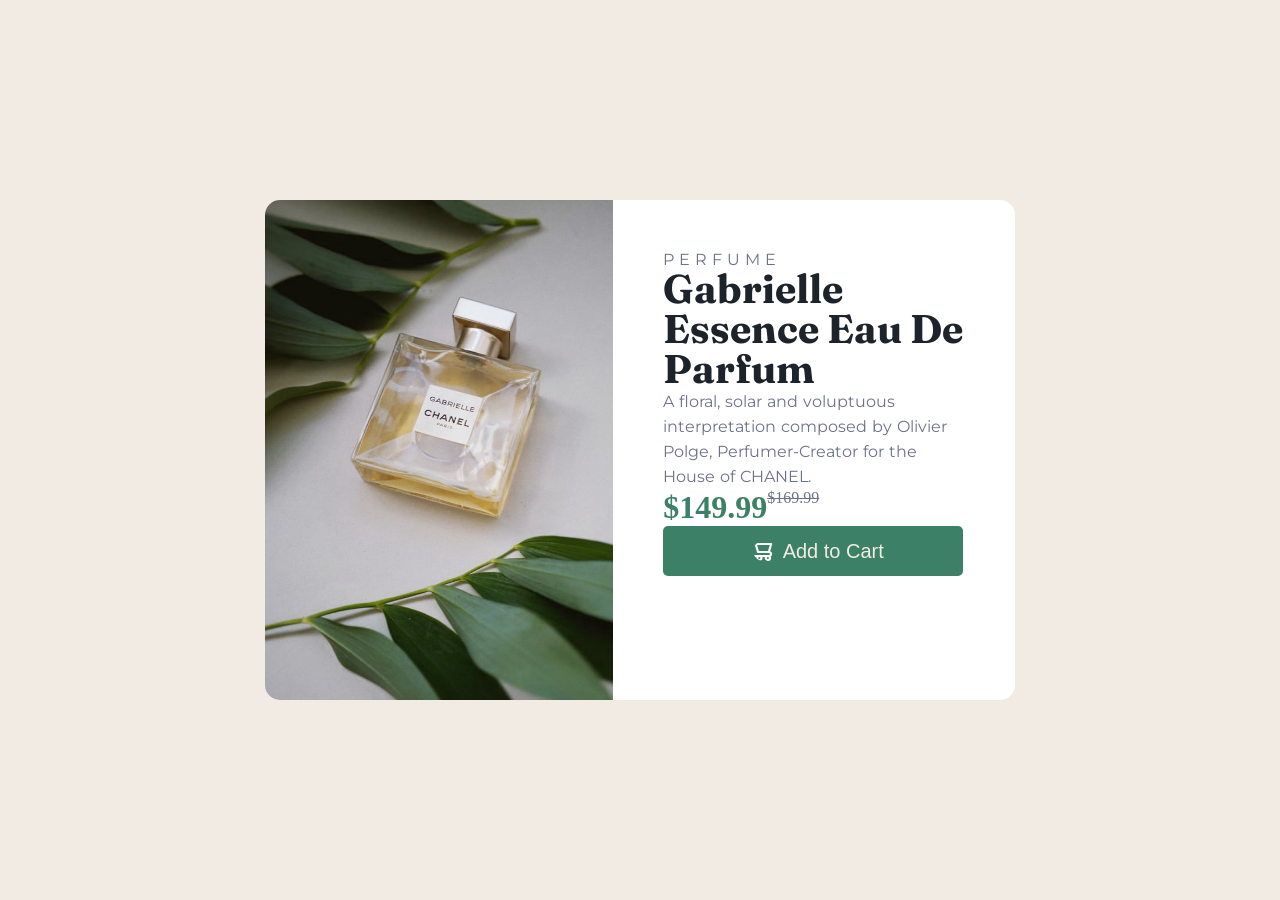
==== Task3/index.html @ 234faffb "feat: added task in seperate repo" ====
<!DOCTYPE html>
<html lang="en">

<head>
    <meta charset="UTF-8">
    <meta name="viewport" content="width=device-width, initial-scale=1.0">
    <title>Task 3</title>
    <link rel="preconnect" href="https://fonts.googleapis.com">
    <link rel="preconnect" href="https://fonts.gstatic.com" crossorigin>
    <link href="https://fonts.googleapis.com/css2?family=Montserrat:ital,wght@0,100..900;1,100..900&display=swap"
        rel="stylesheet">

    <link
        href="https://fonts.googleapis.com/css2?family=Fraunces:ital,opsz,wght@0,9..144,100..900;1,9..144,100..900&family=Montserrat:ital,wght@0,100..900;1,100..900&display=swap"
        rel="stylesheet">
    <link rel="stylesheet" href="/Task3/style.css">
    </link>
</head>

<body>
    <div class="container">
        <div class="card">
            <div class="left">
                <img src="public/images/image-product-desktop.jpg" class="product">
            </div>
            <div class="right">
                <p class="one">PERFUME</p>
                <h1 class="h1">Gabrielle Essence Eau De Parfum</h1>
                <p class="two">A floral, solar and voluptuous interpretation composed by Olivier Polge, Perfumer-Creator
                    for the House of CHANEL.</p>
                <div class="footer">
                    <h1 class="h2">$149.99</h1><span><del>$169.99</del></span>
                </div>

                <button><img src="public/images/icon-cart.svg" id="cart">
                    Add to Cart
                </button>
            </div>
        </div>
    </div>
</body>

</html>
---- Task3/style.css ----
:root {
    --primery-Green: hsl(158, 36%, 37%);
    --primery-Green-heding: hsl(158, 42%, 18%);
    --primery-Black: hsl(212, 21%, 14%);
    --primery-Grey: hsl(228, 12%, 48%);
    --primery-Cream: hsl(30, 38%, 92%);
    --primery-White: hsl(0, 0%, 100%);
}

* {
    margin: 0;
    padding: 0;
    box-sizing: border-box;
}

body {
    background: var(--primery-Cream);
}

.container {
    height: 100vh;
    display: flex;
    justify-content: center;
    align-items: center;
    background: var(--primery-Cream);
}

.container .card {
    width: 750px;
    height: 500px;
    display: flex;
    background: var(--primery-White);
    border-radius: 15px;
}

.container .card .left {
    width: 100%;
}

img {
    width: 100%;
    margin: 0;
    height: 500px;
    padding: 0;
    border-radius: 15px 0px 0px 15px;
}

.container .card .right {
    flex-basis: 100%;
    padding: 50px;
}

.one {
    font-weight: 24px;
    font-family: Montserrat, sans-serif;
    color: var(--primery-Grey);
    letter-spacing: 5px;
    text-transform: uppercase;
}

.h1 {
    font-size: 40px;
    font-weight: 700;
    /* margin: 20px 0px; */
    font-family: Fraunces, sans-serif;
    color: var(--primery-Black);
    line-height: 40px;
}

.two {
    font-weight: 40px;
    font-size: 16px;
    color: var(--primery-Grey);
    font-family: Montserrat, sans-serif;
    word-spacing: 1px;
    text-align: left;
    line-height: 25px;
}

.footer {
    display: flex;
}

.h2 {
    color: var(--primery-Green);
    font-weight: 20px;
}

span {
    /* margin: 10px; */
    color: var(--primery-Grey);

}

button {
    width: 300px;
    height: 50px;
    border-radius: 5px;
    /* margin-top: 35px; */
    border: 0;
    outline: 0;
    font-size: 20px;
    font-weight: 50px;
    background-color: var(--primery-Green);
    color: var(--primery-Cream);
    display: flex;
    justify-content: center;
    align-items: center;
}

#cart {
    width: 20px;
    height: 20px;
    margin: 10px;
}



@media screen and (max-width: 770px) {
    .card {
        width: 700px;
        margin: 30px;
    }

    .right {
        width: 80%;
    }

    .h1 {
        font-size: 27px;
    }

    .two {
        font-size: 13px;
    }

    button {
        width: 200px;
        font-size: 15px;
        margin: 10px;
    }

}

@media screen and (max-width: 600px) {
    .container {
        height: 1500px;
        margin: 30px;
    }

    .card {
        display: block;
        flex-direction: column;

    }

    .container .card {
        height: 1200px;
    }

    img {
        border-radius: 15px 15px 0px 0px;
        height: auto;
    }

    .one {
        letter-spacing: 1px;
    }

    .h1 {
        font-size: 25px;
    }

    .two {
        font-size: 13px;
    }

    button {
        width: 200px;
        font-size: 15px;
    }

    #cart {
        width: 15px;
        height: 15px;
    }
}

@media screen and (max-width: 536px) {
    .container {
        height: 1500px;
        margin: 30px;
    }

    .card {

        display: flex;
        flex-direction: column;
        justify-content: center;
        align-items: center;
    }

    .container .card {
        height: 1200px;

    }

    img {
        border-radius: 15px 15px 0px 0px;
        height: auto;
    }

    .one {
        letter-spacing: 1px;
    }

    .h1 {
        font-size: 25px;
    }

    .two {
        font-size: 13px;
    }

    button {
        width: 200px;
        font-size: 15px;

    }

    #cart {
        width: 15px;
        height: 15px;
    }
}

@media screen and (max-width: 320px) {
    .container {
        height: 1500px;

    }

    .card {
        display: flex;
        flex-direction: column;
        justify-content: center;
        align-items: center;
    }

    .container .card {
        height: 1200px;

    }

    img {
        border-radius: 15px 15px 0px 0px;

    }

    .one {
        letter-spacing: 1px;
    }

    .h1 {
        font-size: 25px;
    }

    .two {
        font-size: 13px;
    }

    button {
        width: 200px;
        font-size: 15px;

    }

    #cart {
        width: 15px;
        height: 15px;
    }
}
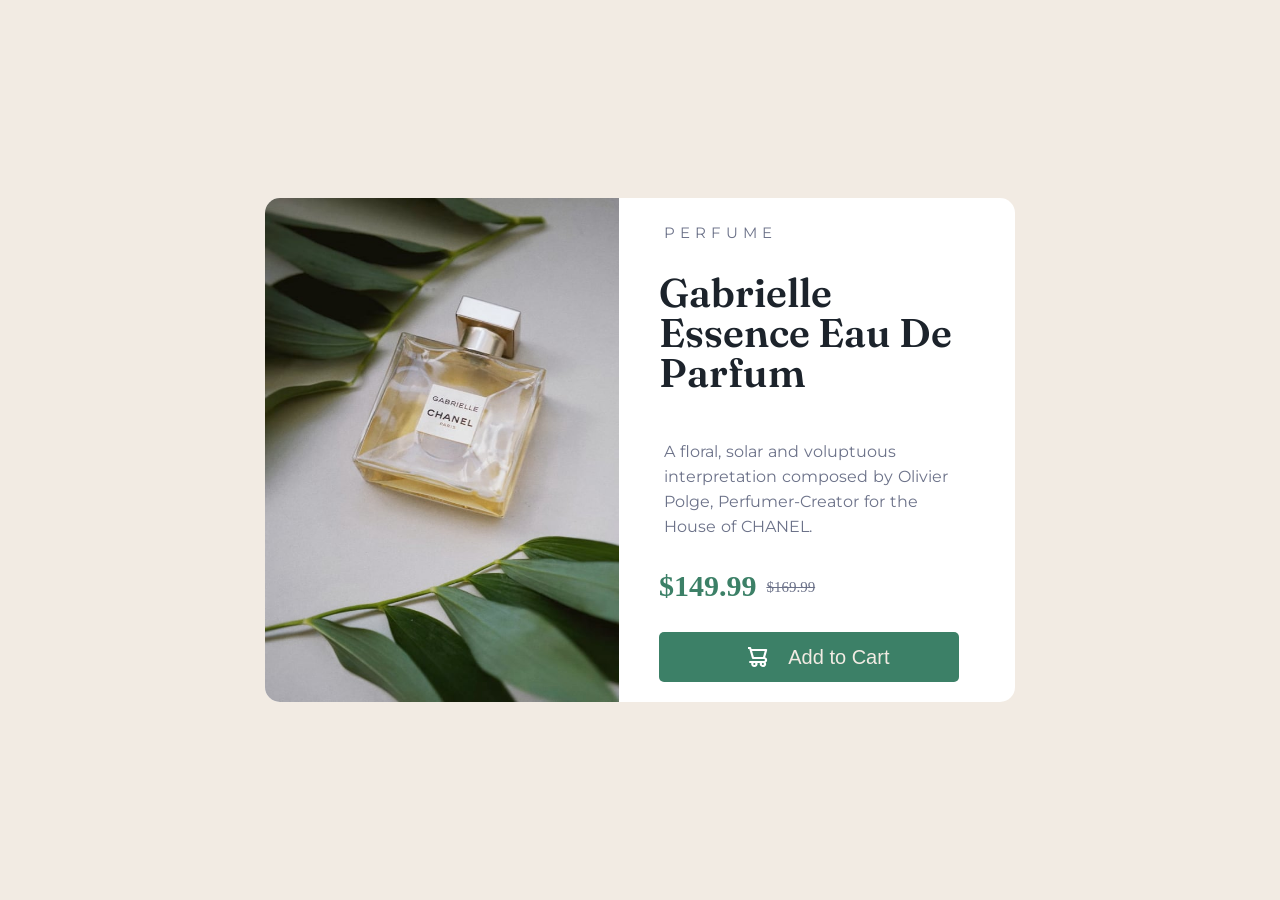
==== commit 308ce1f1: "changes add" ====
--- a/Task3/index.html
+++ b/Task3/index.html
@@ -13,7 +13,7 @@
     <link
         href="https://fonts.googleapis.com/css2?family=Fraunces:ital,opsz,wght@0,9..144,100..900;1,9..144,100..900&family=Montserrat:ital,wght@0,100..900;1,100..900&display=swap"
         rel="stylesheet">
-    <link rel="stylesheet" href="/Task3/style.css">
+    <link rel="stylesheet" href="style.css">
     </link>
 </head>
 
@@ -21,7 +21,7 @@
     <div class="container">
         <div class="card">
             <div class="left">
-                <img src="public/images/image-product-desktop.jpg" class="product">
+                <img src="/Task3/public/images/image-product-desktop.jpg" class="product">
             </div>
             <div class="right">
                 <p class="one">PERFUME</p>
@@ -32,7 +32,7 @@
                     <h1 class="h2">$149.99</h1><span><del>$169.99</del></span>
                 </div>
 
-                <button><img src="public/images/icon-cart.svg" id="cart">
+                <button><img src="/Task3/public/images/icon-cart.svg">
                     Add to Cart
                 </button>
             </div>
--- a/Task3/style.css
+++ b/Task3/style.css
@@ -15,9 +15,11 @@
 
 body {
     background: var(--primery-Cream);
+    font-size: 15px;
 }
 
 .container {
+    width: 100%;
     height: 100vh;
     display: flex;
     justify-content: center;
@@ -26,54 +28,64 @@
 }
 
 .container .card {
-    width: 750px;
-    height: 500px;
+    width: 90%;
+    max-width: 750px;
     display: flex;
     background: var(--primery-White);
     border-radius: 15px;
 }
 
 .container .card .left {
-    width: 100%;
+    flex-basis: 100%;
+    position: relative;
 }
 
-img {
+.left img {
     width: 100%;
-    margin: 0;
-    height: 500px;
-    padding: 0;
+    /* height: 500px; */
+    max-height: 500px;
+    /*changed*/
+    min-height: 100%;
+    /*changed*/
     border-radius: 15px 0px 0px 15px;
 }
 
 .container .card .right {
     flex-basis: 100%;
-    padding: 50px;
+    position: relative;
+    padding: 20px 40px;
+
+    display: flex;
+    flex-direction: column;
+    justify-content: space-between;
+    gap: 10px;
 }
 
 .one {
-    font-weight: 24px;
+    letter-spacing: 5px;
+    margin: 5px 5px;
     font-family: Montserrat, sans-serif;
     color: var(--primery-Grey);
-    letter-spacing: 5px;
     text-transform: uppercase;
 }
 
 .h1 {
     font-size: 40px;
-    font-weight: 700;
-    /* margin: 20px 0px; */
+    font-weight: 600;
     font-family: Fraunces, sans-serif;
     color: var(--primery-Black);
+    margin-bottom: 15px;
     line-height: 40px;
 }
 
 .two {
-    font-weight: 40px;
+    font-weight: 30px;
     font-size: 16px;
     color: var(--primery-Grey);
     font-family: Montserrat, sans-serif;
     word-spacing: 1px;
     text-align: left;
+    padding: 5px;
     line-height: 25px;
 }
 
@@ -87,16 +99,14 @@
 }
 
 span {
-    /* margin: 10px; */
+    margin: 10px;
     color: var(--primery-Grey);
-
 }
 
 button {
     width: 300px;
     height: 50px;
     border-radius: 5px;
-    /* margin-top: 35px; */
     border: 0;
     outline: 0;
     font-size: 20px;
@@ -108,59 +118,26 @@
     align-items: center;
 }
 
-#cart {
+button img {
     width: 20px;
     height: 20px;
-    margin: 10px;
-}
-
-
-
-@media screen and (max-width: 770px) {
-    .card {
-        width: 700px;
-        margin: 30px;
-    }
-
-    .right {
-        width: 80%;
-    }
-
-    .h1 {
-        font-size: 27px;
-    }
-
-    .two {
-        font-size: 13px;
-    }
-
-    button {
-        width: 200px;
-        font-size: 15px;
-        margin: 10px;
-    }
-
+    margin: 5px 20px;
+    text-align: left;
 }
 
 @media screen and (max-width: 600px) {
     .container {
         height: 1500px;
-        margin: 30px;
     }
 
     .card {
         display: block;
         flex-direction: column;
-
+        margin: 30px;
     }
 
-    .container .card {
-        height: 1200px;
-    }
-
-    img {
+    .left img {
         border-radius: 15px 15px 0px 0px;
-        height: auto;
     }
 
     .one {
@@ -180,103 +157,35 @@
         font-size: 15px;
     }
 
-    #cart {
+    button img {
         width: 15px;
         height: 15px;
     }
 }
 
-@media screen and (max-width: 536px) {
-    .container {
-        height: 1500px;
-        margin: 30px;
-    }
-
-    .card {
-
-        display: flex;
-        flex-direction: column;
-        justify-content: center;
-        align-items: center;
-    }
-
-    .container .card {
-        height: 1200px;
-
-    }
-
-    img {
-        border-radius: 15px 15px 0px 0px;
-        height: auto;
+@media screen and (max-width: 800px) {
+    .h1 {
+        font-size: 28px !important;
     }
 
     .one {
-        letter-spacing: 1px;
-    }
-
-    .h1 {
-        font-size: 25px;
+        font-size: 12px;
     }
 
     .two {
         font-size: 13px;
+        padding: 0px;
+        line-height: 20px;
+    }
+
+    .footer {
+        font-size: 14px;
     }
 
     button {
-        width: 200px;
-        font-size: 15px;
-
-    }
-
-    #cart {
-        width: 15px;
-        height: 15px;
-    }
-}
-
-@media screen and (max-width: 320px) {
-    .container {
-        height: 1500px;
-
-    }
-
-    .card {
-        display: flex;
-        flex-direction: column;
-        justify-content: center;
-        align-items: center;
-    }
-
-    .container .card {
-        height: 1200px;
-
-    }
-
-    img {
-        border-radius: 15px 15px 0px 0px;
-
-    }
-
-    .one {
-        letter-spacing: 1px;
-    }
-
-    .h1 {
-        font-size: 25px;
-    }
-
-    .two {
-        font-size: 13px;
-    }
-
-    button {
-        width: 200px;
-        font-size: 15px;
-
-    }
-
-    #cart {
-        width: 15px;
-        height: 15px;
+        padding: 13px 0px;
+        width: 100%;
+        height: auto;
+        font-size: 20px;
     }
 }
